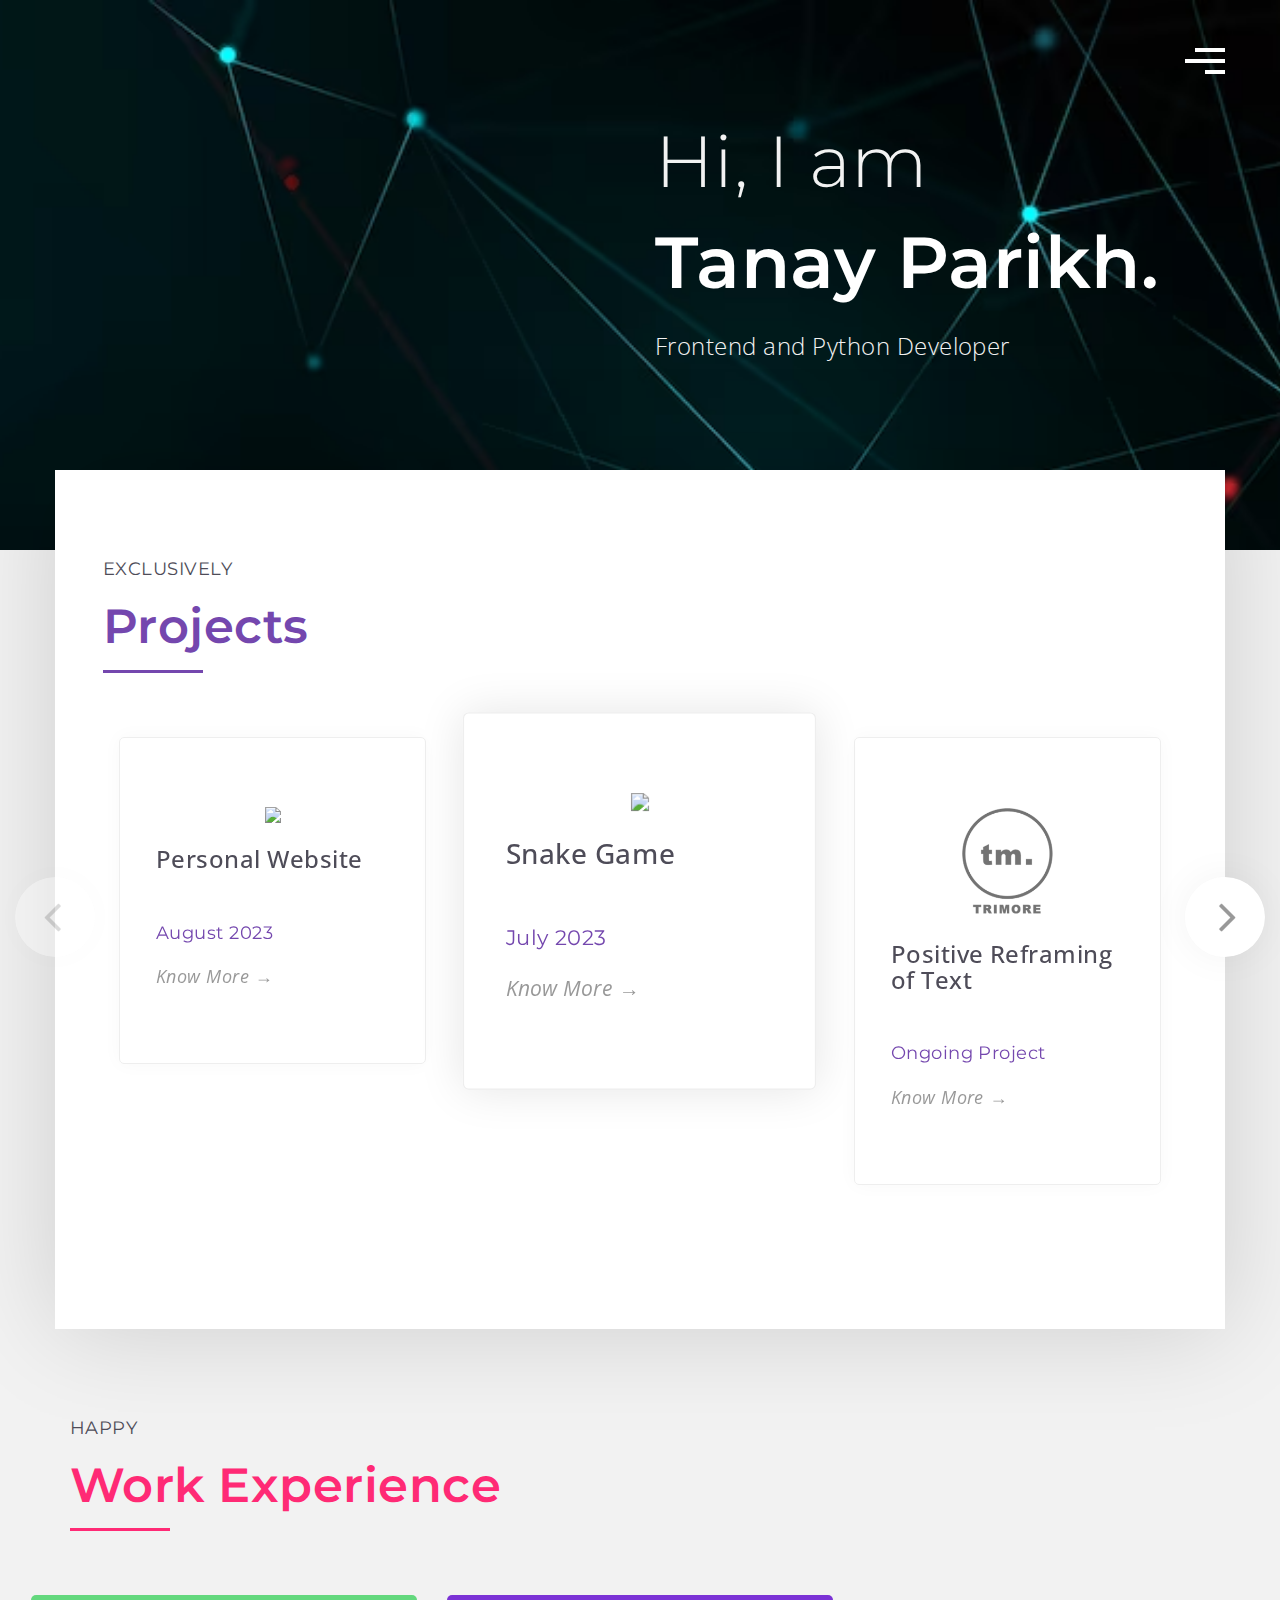
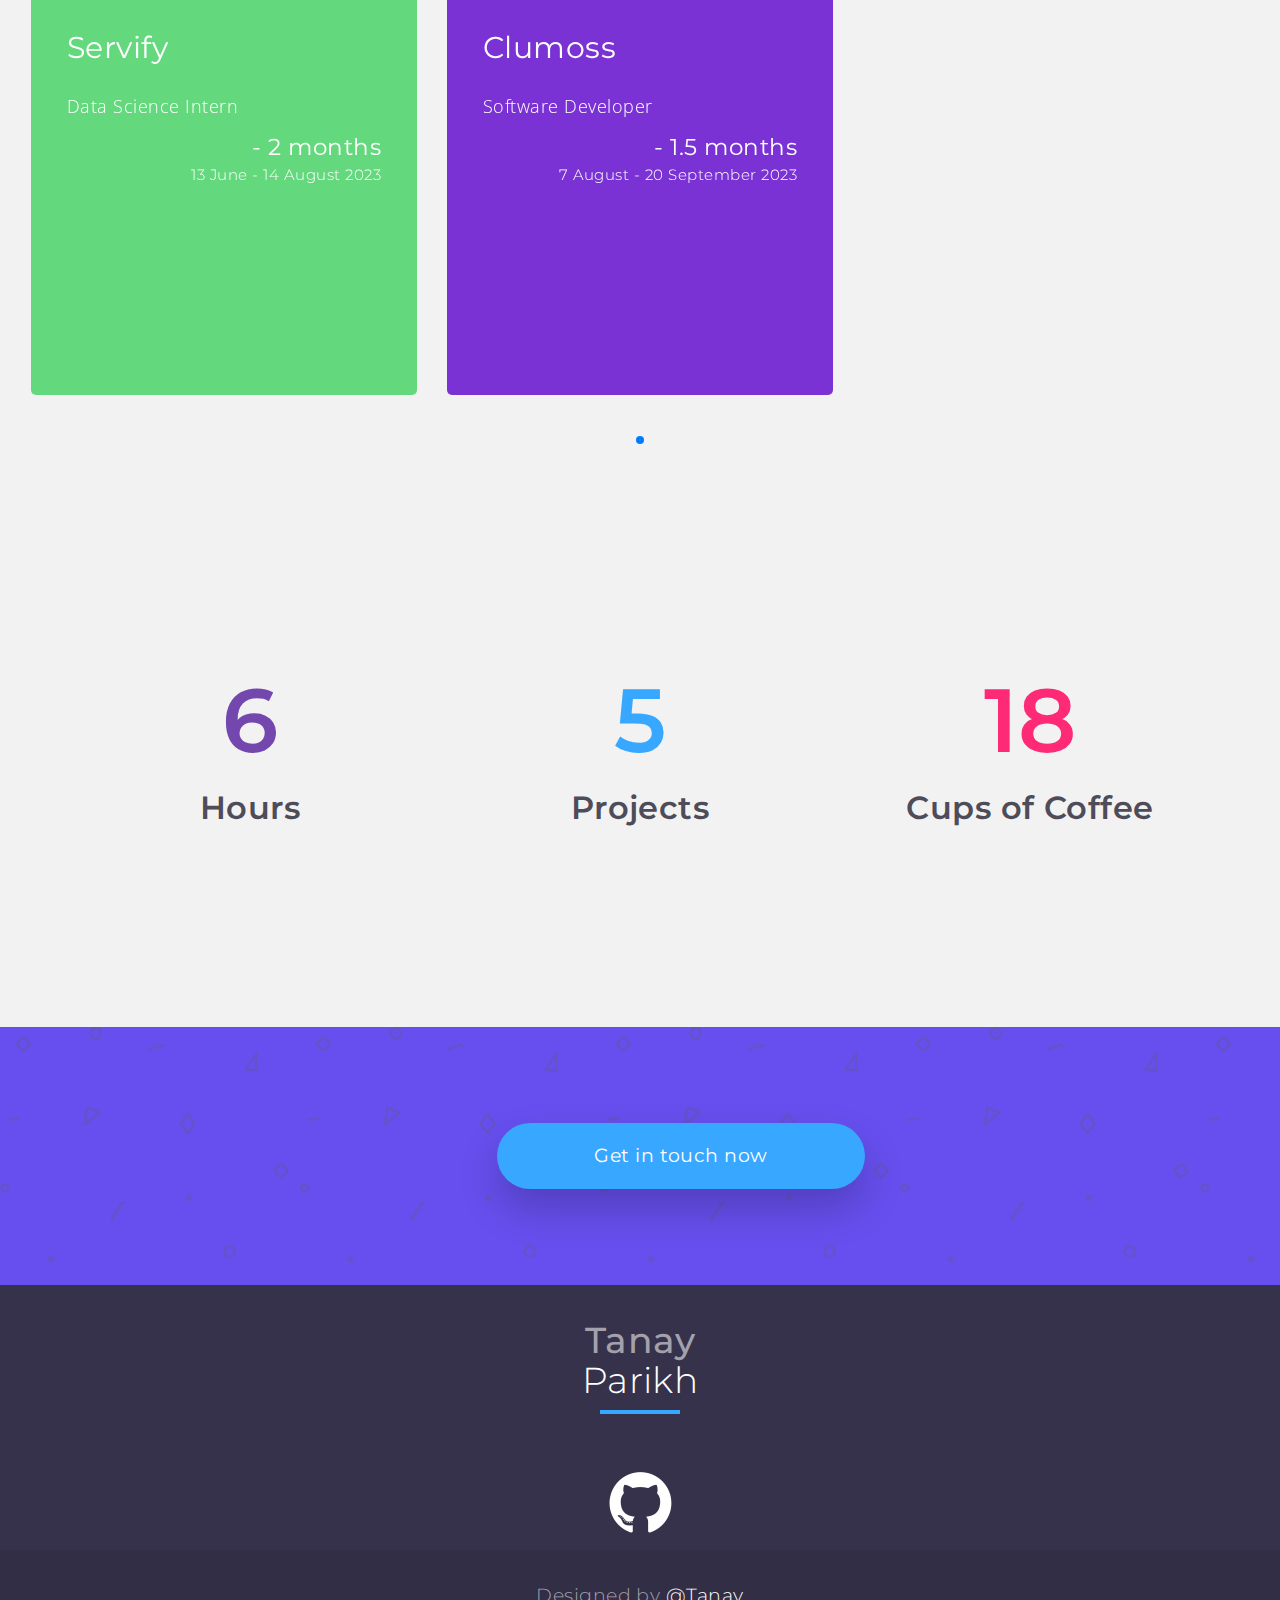
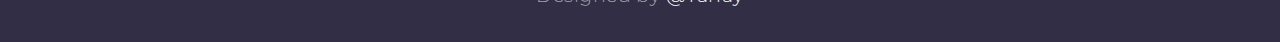
==== index.html @ 8cb374a0 "Personal Portfolio" ====
<!DOCTYPE html>
<html lang="en">
<head>
  <meta charset="utf-8">
  <meta http-equiv="X-UA-Compatible" content="IE=edge">
  <meta name="viewport" content="width=device-width, initial-scale=1">
  <title>One Page Portfolio</title>

  <!-- Bootstrap -->
  <link href="css/bootstrap.min.css" rel="stylesheet">
  <link href="css/bootstrap-theme.css" rel="stylesheet">
  <link rel="stylesheet" href="css/swiper.min.css">
  <link href="css/style.css" rel="stylesheet">
  <link rel="stylesheet" href="https://cdnjs.cloudflare.com/ajax/libs/font-awesome/4.7.0/css/font-awesome.min.css">

  <!-- Google Font -->
  <link href="https://fonts.googleapis.com/css?family=Montserrat:300,400,500,600,700|Open+Sans:300,400,700" rel="stylesheet">
    </head>
    <body>
      <header class="hero">
        <div class="container">
          <div class="row">
            <div class="col-md-6 col-md-offset-6 col-xs-12">
              <nav>
                <div id="menu-toggle">
                  <div class="hamburger">
                    <span class="line"></span>
                    <span class="line"></span>
                    <span class="line"></span>
                  </div>
                  <div class="cross">
                    <span class="line"></span>
                    <span class="line"></span>
                  </div>
                </div>
                <ul class="main-nav">
                  <li><a href="#">Home</a></li>
                  <li><a href="Resume.html">Resume</a></li>
                  <li><a href="about.html">About</a></li>
                  <li><a href="contact.html">Contact</a></li>
                </ul>
                <!--<h4><A href="Contact.html/">  &nbsp;&nbsp;CONTACT ME </A>></h4>-->
              </nav>
              <!-- <a href="#" class="menu"><img src="assets/menu.png"></a> -->
              <div class="hero-text">
                <h1><span>Hi, I am</span><br>Tanay Parikh.</h1>
                <h3>Frontend and Python Developer</h3>
               <!--<a href="#" class="btn btn-lg btn-primary">Know More</a>-->
                <ul class="social-links">
                  <!--<li class="label">Join me here</li>
                  <li><a href="#"><img src="assets/Linkedln.png"></a></li>
                  <li><a href="#"><img src="assets/github.png"></a></li>-->
                </ul>
              </div>
            </div>
          </div>
        </div>
      </header>

      <section class="case-study">
        <div class="container">
          <div class="row">
            <div class="col-md-12">
              <h4 class="sub-heading">Exclusively</h4>
              <h1 class="heading purple"><span class="purple">Projects</span> </h1>
              <!-- Swiper -->
              <div class="swiper-container client-swiper">
                <div class="swiper-wrapper">
                  <div class="swiper-slide client-box">
                    <img src="/Users/tanay/Desktop/HTML/One-Page-Portfolio-Template-master/personal.png" class="client-logo">
                    <h3 class="text-left title">Personal Website</h3>
                    <p class="text-left tag">August 2023</p>
                    <p class="text-left"><a href="#">Know More &#8594;</a></p>
                  </div>
                  <div class="swiper-slide client-box">
                    <img src="assets/snake.png" class="client-logo">
                    <h3 class="text-left title">Snake Game</h3>
                    <p class="text-left tag">July 2023</p>
                    <p class="text-left"><a href="#">Know More &#8594;</a></p>
                  </div>
                  <div class="swiper-slide client-box">
                    <img src="assets/logo-3.png" class="client-logo">
                    <h3 class="text-left title">Positive Reframing of Text</h3>
                    <p class="text-left tag">Ongoing Project</p>
                    <p class="text-left"><a href="#">Know More &#8594;</a></p>
                  </div>
                  <div class="swiper-slide client-box">
                    <img src="assets/Todo.png" class="client-logo">
                    <h3 class="text-left title">Todo List</h3>
                    <p class="text-left tag">April 2023</p>
                    <p class="text-left"><a href="#">Know More &#8594;</a></p>
                  </div>
                  <div class="swiper-slide client-box">
                    <img src="assets/calculator.png" class="client-logo">
                    <h3 class="text-left title">Calculator</h3>
                    <p class="text-left tag">February 2023</p>
                    <p class="text-left"><a href="#">Know More &#8594;</a></p>
                  </div>
                </div>
                
              </div>
              <!-- Add Arrows -->
              <div class="swiper-button-next"></div>
              <div class="swiper-button-prev"></div>
            </div>
          </div>
        </div>
      </section>

      <section class="testimonial">
        <div class="container">
          <div class="row">
            <div class="col-md-12">
              <h4 class="sub-heading">Happy</h4>
              <h1 class="heading pink"><span class="pink">Work Experience</span> </h1>
            </div>
          </div>  
        </div>
        <div class="container-fluid">
          <div class="row">
            <div class="col-md-12">
              <!-- Swiper -->
              <div class="swiper-container testimonial-swiper">
                <div class="swiper-wrapper">
                  <div class="swiper-slide testimonial-box yellow">
                    <h1>Servify</h1>
                    <p> Data Science Intern </p>
                    <div class="text-right">
                      <p class="name">- 2 months</p>
                      <p class="designation">13 June - 14 August 2023</p>
                    </div>
                  </div>
                  <div class="swiper-slide testimonial-box purple">
                    <h1>Clumoss</h1>
                    <p>Software Developer </p>
                    <div class="text-right">
                      <p class="name">- 1.5 months</p>
                      <p class="designation">7 August - 20 September 2023</p>
                    </div>
                  </div>
            
                </div>
                <!-- Add Pagination -->
                <div class="swiper-pagination"></div>
              </div>
            </div>
          </div>
        </div>
      </section>

      <!-- Statistics -->
      <section class="stats">
        <div class="container">
          <div class="row">
            <div class="col-md-4 text-center stat-box">
              <h1 class="purple"><span class="counter">6</span></h1>
              <h3>Hours</h3>
            </div>
            <div class="col-md-4 text-center stat-box">
              <h1 class="blue counter">5</h1>
              <h3>Projects</h3>
            </div>
            <div class="col-md-4 text-center stat-box">
              <h1 class="pink"><span class="counter">18</span></h1>
              <h3>Cups of Coffee</h3>
            </div>
          </div>
        </div>
      </section>

      <!-- Contact Banner -->
      <section class="contact-banner">
        <div class="container">
          <div class="row">
            <div class="col-md-12 text-center">
              <a href="contact.html" class="btn btn-lg btn-primary">Get in touch now</a>
            </div>
          </div>
        </div>
      </section>

      <!-- Footer -->
      <footer>
        <div class="container-fluid">
          <div class="row footer">
            <div class="col-md-12 text-center">
              <h1>Tanay<br><span>Parikh</span></h1>
              <ul class="social-links">
                <!--<a href="#" ></a><img src="assets/Instagram.png"></a>
                <a href="#" ></a><img src="assets/Linkedln.png"></a></li>-->
                <a href="#"><img src="assets/github.png"></a></li>
              </ul>
            </div>
          </div>
          <div class="row sub-footer">
            <div class="col-md-12 text-center">
              <p>Designed by <a href="#" target="_blank">@Tanay</a> </p>
            </div>
          </div>
        </div>
      </footer>

      <!-- Some Javascript -->
      <script src="js/jquery-2.1.1.js"></script>
      <script src="js/swiper.jquery.min.js"></script>
      <!-- Initialize Client Swiper -->
      <script>
      var swiper1 = new Swiper('.client-swiper', {
        slidesPerView: 3,
        paginationClickable: true,
        nextButton: '.swiper-button-next',
        prevButton: '.swiper-button-prev',
        spaceBetween: 60,
        // Responsive breakpoints
        breakpoints: {
          // when window width is <= 320px
          320: {
            slidesPerView: 1,
            spaceBetween: 10,
            pagination: '.swiper-pagination'
          },
          // when window width is <= 480px
          480: {
            slidesPerView: 1,
            spaceBetween: 20
          },
          // when window width is <= 640px
          640: {
            slidesPerView: 1,
            spaceBetween: 30
          }
        }
      });
      // Initialize Testimonial Swiper
      var swiper2 = new Swiper('.testimonial-swiper', {
        slidesPerView: 3,
        pagination: '.swiper-pagination',
        paginationClickable: true,
        spaceBetween: 30,
        grabCursor: true,
        freeMode: true,
        breakpoints: {
          // when window width is <= 320px
          320: {
            slidesPerView: 1,
            spaceBetween: 10,
          },
          // when window width is <= 480px
          480: {
            slidesPerView: 1,
            spaceBetween: 10
          },
          // when window width is <= 640px
          640: {
            slidesPerView: 1,
            spaceBetween: 10
          }
        }
      });
      </script>
      <script src="http://cdnjs.cloudflare.com/ajax/libs/waypoints/2.0.3/waypoints.min.js"></script>
      <script src="js/jquery.counterup.min.js"></script>
      <script>
      // Counterup
      $('.counter').counterUp({
        time: 1000
      });

      // Main Navigation
      $('#menu-toggle').click(function(){
        $(this).toggleClass('open'),
        $('.main-nav').toggleClass('show-it');
      })
      </script>

      <!-- Google Analytics - You should remove this -->
      <script>
      (function(i,s,o,g,r,a,m){i['GoogleAnalyticsObject']=r;i[r]=i[r]||function(){
        (i[r].q=i[r].q||[]).push(arguments)},i[r].l=1*new Date();a=s.createElement(o),
        m=s.getElementsByTagName(o)[0];a.async=1;a.src=g;m.parentNode.insertBefore(a,m)
      })(window,document,'script','https://www.google-analytics.com/analytics.js','ga');

      ga('create', 'UA-29231762-2', 'auto');
      ga('send', 'pageview');

      </script>
    </body>
    </html>
---- css/style.css ----
body {
  font-family: 'Open Sans', sans-serif;
  background-color: #f2f2f2;
  font-size: 16px;
  color: #222;
  font-weight: normal;
  letter-spacing: 0.03em;
}
a {
  color: #7447ae;
  -webkit-transition: all 0.2s;
  -moz-transition: all 0.2s;
  transition: all 0.2s;
}
section {
  width: 100%;
}
a:hover, a:focus, a:active {
  text-decoration: none;
  outline: none;
}
ul {
  margin: 0;
  padding: 0;
}
ul li {
  list-style: none;
}
img {
  max-width: 100%;
}
.purple {
  color: #7447ae;
}
.pink {
  color: #ff2a75;
}
.blue {
  color: #37a7ff;
}

/* Hero Section */
header.hero {
  background: url(../assets/bg2.png) no-repeat center center fixed;
  -webkit-background-size: cover;
  -moz-background-size: cover;
  -o-background-size: cover;
  background-size: cover;
  color: #ffffff;
  padding-bottom: 80px;
}

header.hero .hero-text {
  margin-top: 20%;
  margin-bottom: 20%;
}
header.hero .row {
  position: relative;
}
a.menu {
  position: absolute;
  right: 0;
  top: 3em;
}
a.menu img {
  max-width: 40px;
}
a.menu:hover {
  transform: translateX(-5px);
  -webkit-transform: translateX(-5px);
}
header.hero h1 {
  font-family: 'Montserrat', sans-serif;
  font-size: 4.5em;
  font-weight: 600;
  line-height: 1.4em;
}
header.hero h1 span,
header.hero h3 {
  font-weight: 300;
  color: #f2f2f2;
}
header.hero .btn {
  margin: 3em 0;
}

ul.social-links li {
  display: inline-block;
}
ul.social-links li a {
  padding: 5px;
  opacity: 0.6;
}
ul.social-links li.label {
  font-size: 20px;
  opacity: 0.6;
  font-weight: 400;
}
ul.social-links li a:hover {
  opacity: 1;
}
ul.social-links li a img {
  max-height: 30px;
}


/* Case study */
.case-study .col-md-12 {
  transform: translateY(-80px);
  -webkit-transform: translateY(-80px);
  padding: 5em 3em;
  background-color: #fff;
  box-shadow: 0 0 100px rgba(0, 0, 0, 0.15);
}
h4.sub-heading {
  text-transform: uppercase;
  font-family: 'Montserrat', sans-serif;
  font-weight: 400;
  color: #4e4c58;
}
h1.heading {
  font-family: 'Montserrat', sans-serif;
  font-weight: 400;
  color: #4e4c58;
  font-size: 3em;
  position: relative;
  padding-bottom: 10px;
}
h1.heading span {
  font-weight: 600;
}
h1.heading:after {
  content: '';
  display: block;
  position: absolute;
  bottom: -10px;
  left: 0;
  height: 3px;
  width: 100px;
}
h1.heading.purple:after {
  background-color: #7447ae;
}
h1.heading.pink:after {
  background-color: #ff2a75;
}


.swiper-container {
  width: 100%;
  height: 100%;
  padding: 4em 1em;
}
.swiper-slide {
  font-size: 18px;
  background: #fff;
}

.client-box {
  background-color: #fff;
  box-shadow: 0 0 20px rgba(0, 0, 0, 0.03);
  padding: 3.5em 2em;
  border-radius: 5px;
  border: 1px solid #eee;
  text-align: center;
  -webkit-transition: all 0.2s;
  -moz-transition: all 0.2s;
  transition: all 0.2s;
}
.client-box .client-logo {
  max-height: 120px;
}
.client-box h3.title {
  color: #4e4c58;
  margin-bottom: 2em;
}
.client-box p.tag {
  color: #7447ae;
  font-family: 'Montserrat', sans-serif;
  margin-bottom: 1em;
}
.client-box a {
  color: #333;
  font-style: italic;
  opacity: 0.5;
}
.client-box.swiper-slide-next {
  -ms-transform: scale(1.15); /* IE 9 */
  -webkit-transform: scale(1.15); /* Safari */
  transform: scale(1.15);
  box-shadow: 0 0 40px rgba(0, 0, 0, 0.1);
  z-index: 2;
}
.swiper-button-next, .swiper-button-prev {
  width: 80px;
  height: 80px;
  background-size: 80px 80px;
  box-shadow: 0 0 40px rgba(0, 0, 0, 0.05);
  border-radius: 5em;
  -webkit-transition: all 0.2s;
  -moz-transition: all 0.2s;
  transition: all 0.2s;
}
.swiper-button-next:hover,
.swiper-button-prev:hover {
  box-shadow: 0 0 40px rgba(0, 0, 0, 0.1);
}
.swiper-button-next, .swiper-container-rtl .swiper-button-prev {
  background-image: url(../assets/arrow-right.png);
  right: -40px;
}
.swiper-button-prev, .swiper-container-rtl .swiper-button-next {
  background-image: url(../assets/arrow-left.png);
  left: -40px;
}


/* Testimonial */
.testimonial-box {
  padding: 2em;
  color: #fff;
  border-radius: 5px;
  font-weight: 300;
  min-height: 400px;
}
.testimonial-box h1 {
  font-family: 'Montserrat', sans-serif;
  font-size: 30px;
  font-weight: 400;
  margin-top: 0;
  margin-bottom: 1em;
}
.testimonial-box p.name {
  font-family: 'Montserrat', sans-serif;
  font-weight: 400;
  font-size: 1.3em;
  margin-bottom: 0;
}
.testimonial-box p.designation {
  font-family: 'Montserrat', sans-serif;
  font-size: 15px;
  margin-bottom: 0;
}
.testimonial-box.yellow {
  background-color: #63d87d;
}
.testimonial-box.purple {
  background-color: #7b32d5;
}
.testimonial-box.blue {
  background-color: #37a7ff;
}
.testimonial-box.pink {
  background-color: #ff2a75;
}


/* Statistics */
.stats {
  margin: 4em 0;
}
.stat-box {
  padding: 4em;
  margin-top: 4em;
  margin-bottom: 4em;
}
.stat-box h1 {
  font-family: 'Montserrat', sans-serif;
  font-weight: 600;
  font-size: 5.6em;
}
.stat-box h3 {
  font-family: 'Montserrat', sans-serif;
  font-weight: 600;
  color: #4e4c58;
  font-size: 2em;
}


/* Contact Banner */
.contact-banner {
  background: url(../assets/bg-pat.png) #664fee repeat;
  color: #fff;
  padding: 6em;
}
.contact-banner h1 {
  font-family: 'Montserrat', sans-serif;
  font-weight: 400;
  font-size: 3em;
  margin-top: 0;
  margin-bottom: 1em;
}


/* Footer */
.footer {
  background-color: #37324b;
  padding: 1em;
}
.footer h1 {
  font-family: 'Montserrat', sans-serif;
  font-weight: 500;
  color: #a3a1ac;
  margin-bottom: 2em;
}
.footer h1 span {
  color: #fff;
  font-weight: 300;
}
.footer h1:after {
  content: '';
  width: 80px;
  height: 4px;
  background-color: #37a7ff;
  display: block;
  position: absolute;
  left: 50%;
  transform: translate(-40px, 10px);
}
.footer ul.social-links li a {
  padding-left: 12px;
  padding-right: 12px;
  size: 50px;
}
.footer ul.social-links li a img {
  max-height: 40px;
}

/* Sub-footer */
.sub-footer {
  background-color: #322e45;
  padding: 2em;
  color: #a3a1ac;
  font-family: 'Montserrat', sans-serif;
  font-weight: 300;
}
.sub-footer p {
  margin: 0;
  font-size: 1.2em;
}
.sub-footer p a {
  color: #fff;
}
.sub-footer p a:hover {
  opacity: 0.8;
}


/* Main navigation */
nav {
  height: 40px;
  width: 100%;
  position: absolute;
  right: 0;
  top: 3em;
  cursor: pointer;
  transition: .25s ease-in-out;
}
#menu-toggle {
  width: 40px;
  clear: both;
  float: right;
}
#menu-toggle span.line {
  display: block;
  height: 4px;
  width: 40px;
  background-color: #fff;
  transition: .25s ease-in-out;
}
#menu-toggle .hamburger span.line {
  margin-bottom: 0.45em;
  clear: both;
  float: right;
}
#menu-toggle .hamburger span.line:nth-child(1) {
  width: 30px;
  transition-delay: .25s;
}
#menu-toggle .hamburger span.line:nth-child(2) {
  transition-delay: .325s;
}
#menu-toggle .hamburger span.line:nth-child(3) {
  width: 20px;
  transition-delay: .475s;
}

#menu-toggle .cross span.line {
  width: 0px;
  position: absolute;
  top: 10px;
  right: 0;
}
#menu-toggle .cross span.line:nth-child(1) {
  transform: rotate(45deg);
  transition-delay: .0s;
}
#menu-toggle .cross span.line:nth-child(2) {
  transform: rotate(-45deg);
  transition-delay: .25s;
}

#menu-toggle.open .hamburger span.line {
  width: 0px;
}
#menu-toggle.open #hamburger span:nth-child(1) {
  transition-delay: 0s;
}
#menu-toggle.open #hamburger span:nth-child(2) {
  transition-delay: .125s;
}
#menu-toggle.open #hamburger span:nth-child(3) {
  transition-delay: .25s;
}

#menu-toggle.open .cross span.line:nth-child(1) {
  width: 40px;
  transition-delay: 1s;
}
#menu-toggle.open .cross span.line:nth-child(2) {
  width: 40px;
  transition-delay: 1.25s;
}

ul.main-nav {
  padding-right: 20px;
  display: flex;
  justify-content: flex-end;
  opacity: 0;
  visibility: hidden;
  transition: .25s all;
}
ul.main-nav li {
  display: inline-block;
}
ul.main-nav li a {
  color: #fff;
  font-family: 'Montserrat', sans-serif;
  font-size: 14px;
  text-transform: uppercase;
  padding: 5px 15px;
}
ul.main-nav li a:hover {
  color: #ffbe61;
}
ul.main-nav.show-it {
  opacity: 1;
  visibility: visible;
  transition-delay: .25s;
}













/* Let's optimise it for mobile devices */

@media (max-width: 720px){
  .btn-lg {
    padding: .8em 3em;
    font-size: .8em;
  }
  h1.heading {
    font-size: 2em;
  }
  header.hero {
    text-align: center;
    padding-bottom: 0;
  }
  header.hero h1 {
    font-size: 2em;
    margin-top: 1.5em;
  }
  header.hero h3 {
    font-size: 1.2em;
    line-height: 1.6em;
  }
  ul.social-links li.label {
    display: block;
    font-size: 16px;
    margin-bottom: 1em;
  }
  ul.social-links li a {
    opacity: 1;
  }
  .testimonial {
    padding-top: 3rem;
  }
  .case-study .col-md-12 {
    padding-left: 15px;
    padding-right: 15px;
  }
  .case-study .col-md-12 {
    transform: translateY(0px);
    -webkit-transform: translateY(0px);
  }

  /*Swiper classes*/
  .client-box.swiper-slide-next {
    -ms-transform: scale(1);
    -webkit-transform: scale(1);
    transform: scale(1);
    box-shadow: none;
  }
  .swiper-button-prev,
  .swiper-button-next {
    display: none;
  }
  .swiper-container {
    padding: 4em 0em;
  }
  .client-box {
    padding: 1em;
    text-align: center;
  }
  .stat-box {
    padding: 1em;
    margin-top: 1em;
    margin-bottom: 1em;
  }
  .stat-box h1 {
    font-size: 3.6em;
  }
  .stat-box h3 {
    font-size: 1.4em;
  }
  .contact-banner {
    padding: 2em;
  }
  .contact-banner h1 {
    font-size: 2em;
  }
  .footer {
    padding: 1em 0em;
  }
}
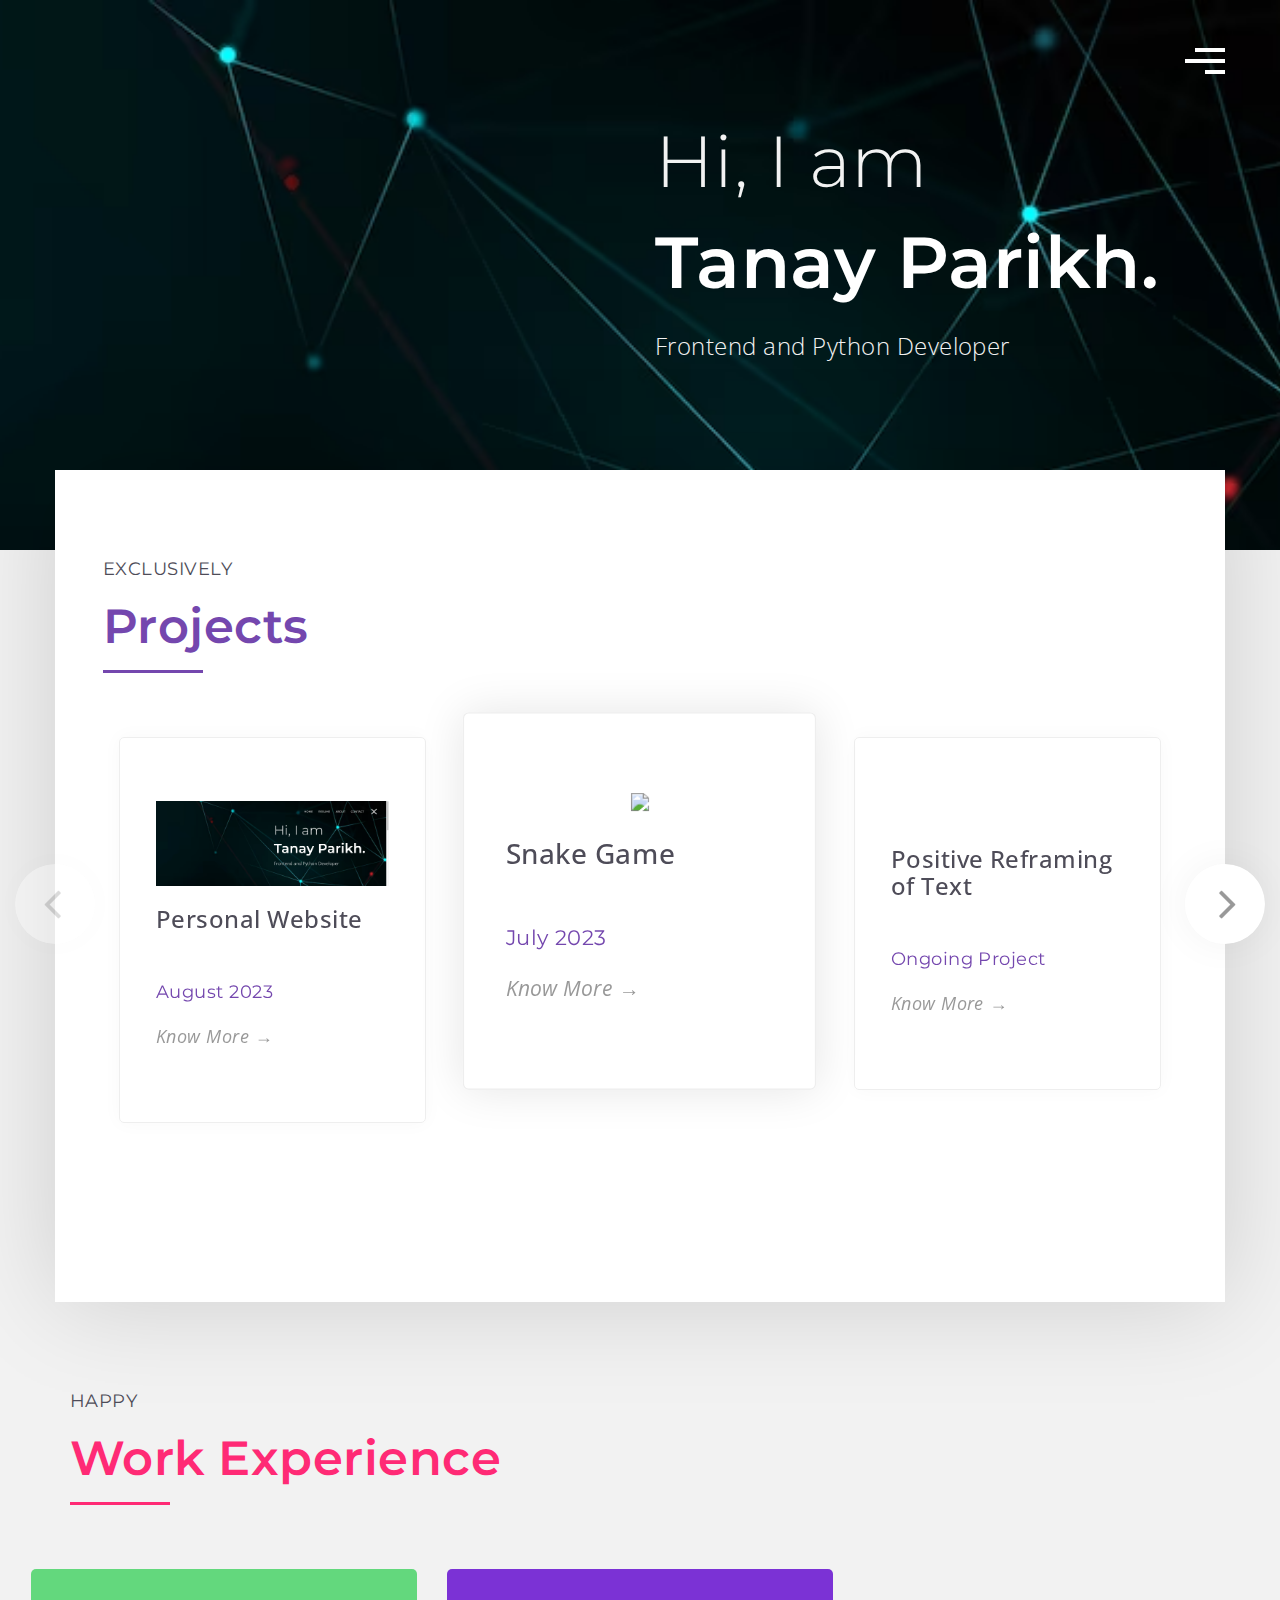
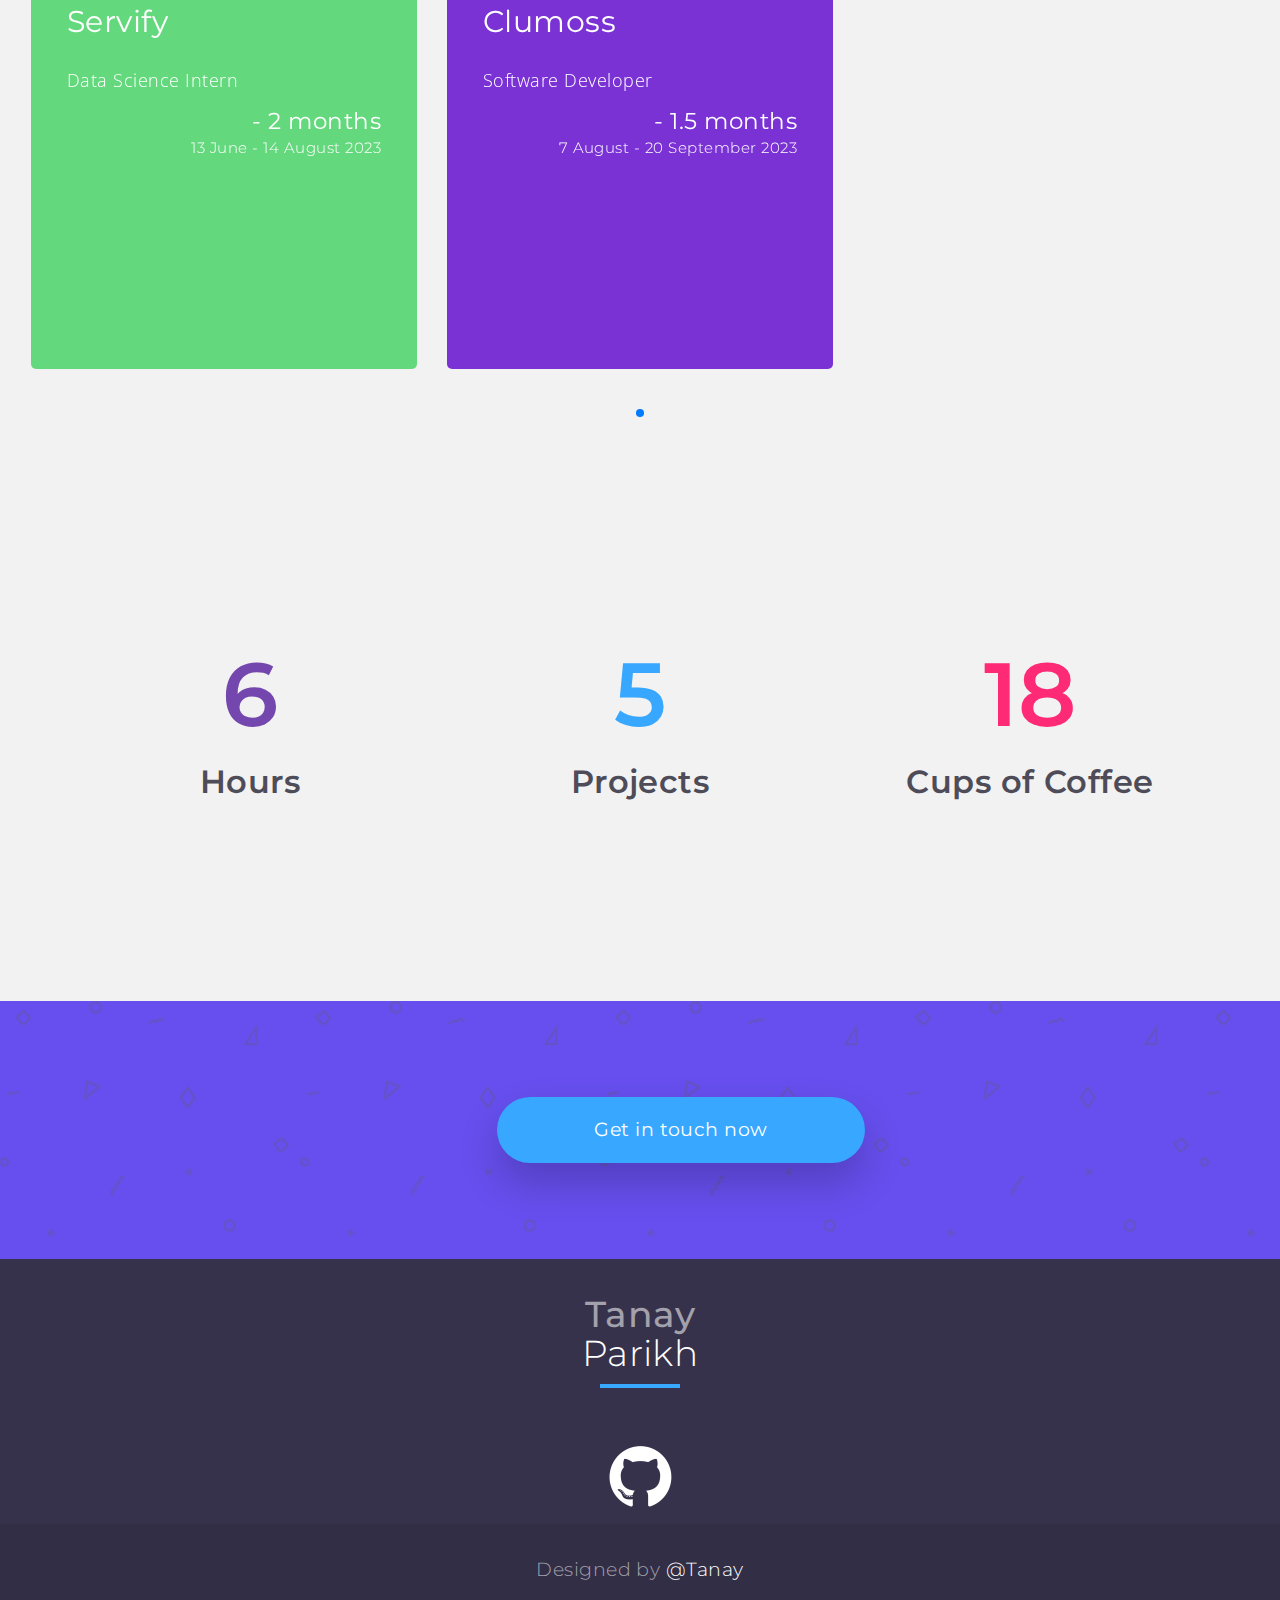
==== commit 1ce8e701: "First Commit" ====
--- a/index.html
+++ b/index.html
@@ -67,7 +67,7 @@
               <div class="swiper-container client-swiper">
                 <div class="swiper-wrapper">
                   <div class="swiper-slide client-box">
-                    <img src="/Users/tanay/Desktop/HTML/One-Page-Portfolio-Template-master/personal.png" class="client-logo">
+                    <img src="assets/personal.png" class="client-logo">
                     <h3 class="text-left title">Personal Website</h3>
                     <p class="text-left tag">August 2023</p>
                     <p class="text-left"><a href="#">Know More &#8594;</a></p>
@@ -79,7 +79,7 @@
                     <p class="text-left"><a href="#">Know More &#8594;</a></p>
                   </div>
                   <div class="swiper-slide client-box">
-                    <img src="assets/logo-3.png" class="client-logo">
+                    <img src="" class="client-logo">
                     <h3 class="text-left title">Positive Reframing of Text</h3>
                     <p class="text-left tag">Ongoing Project</p>
                     <p class="text-left"><a href="#">Know More &#8594;</a></p>
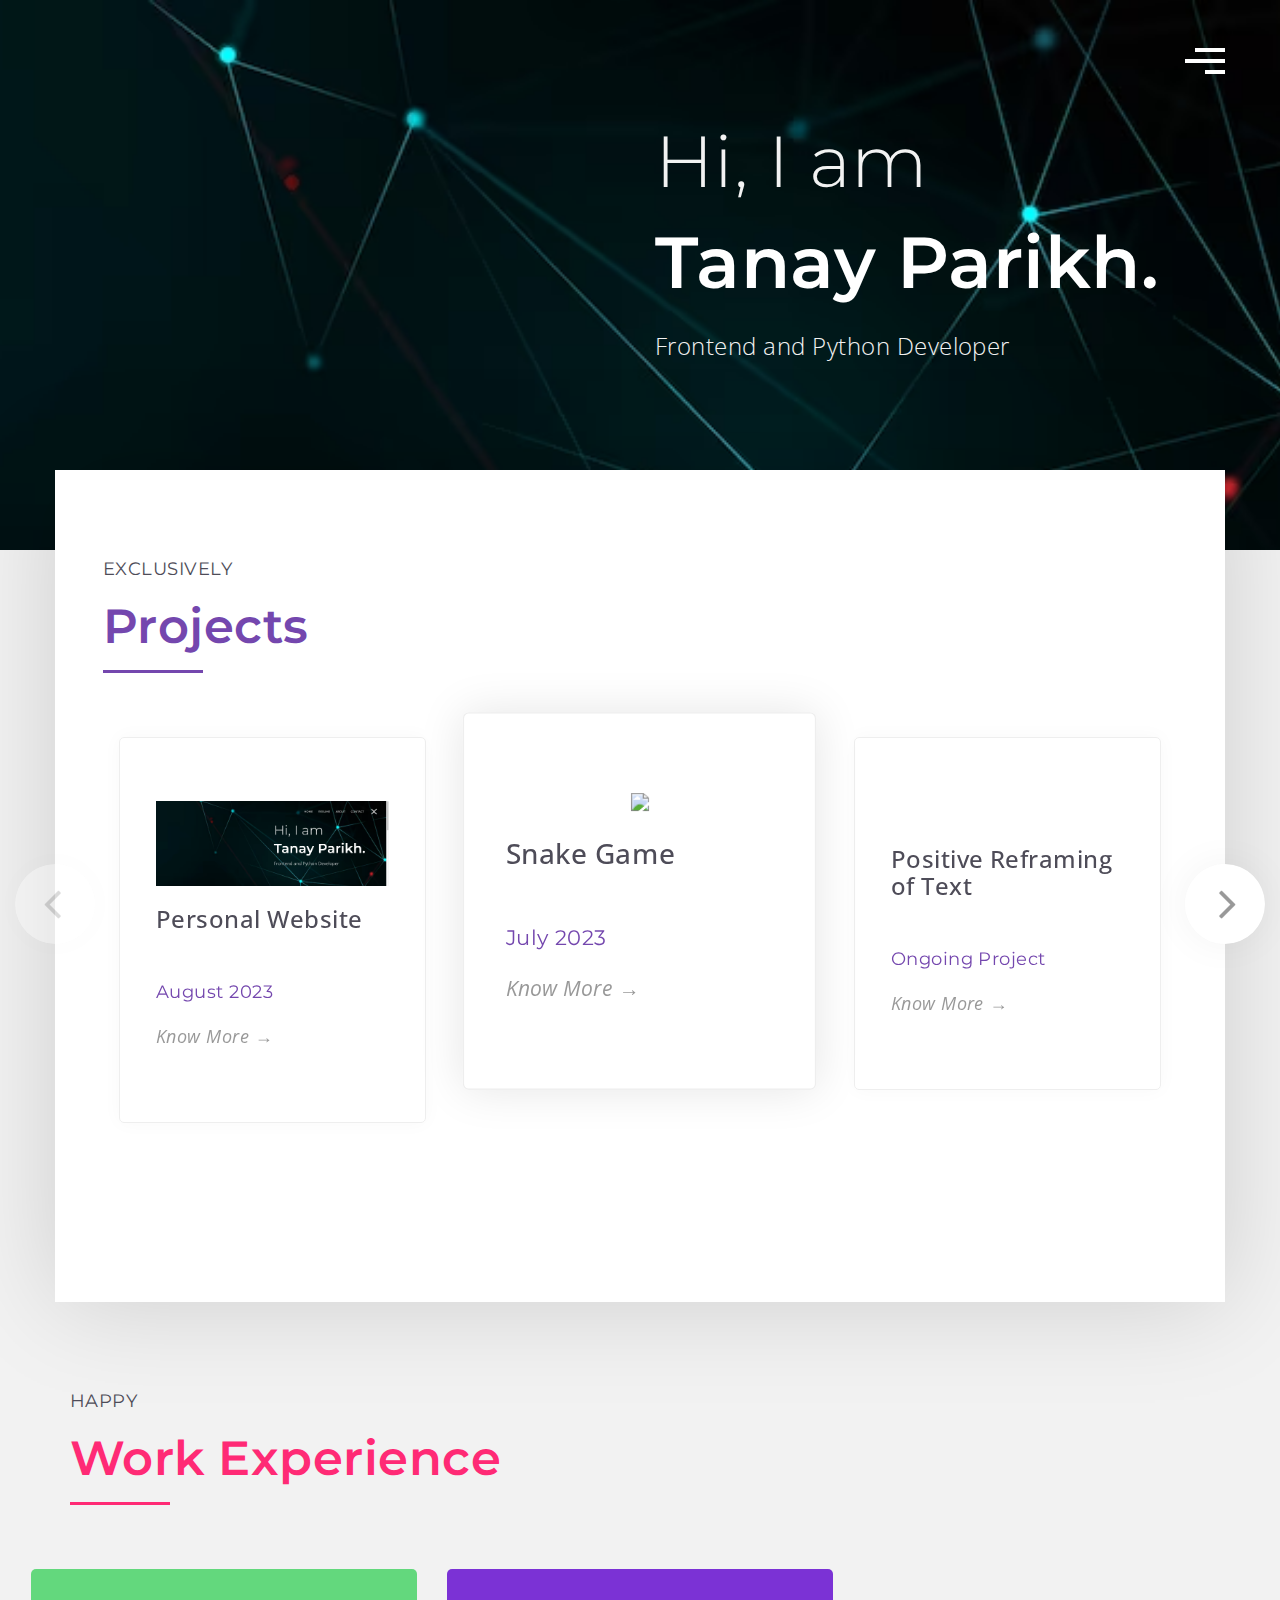
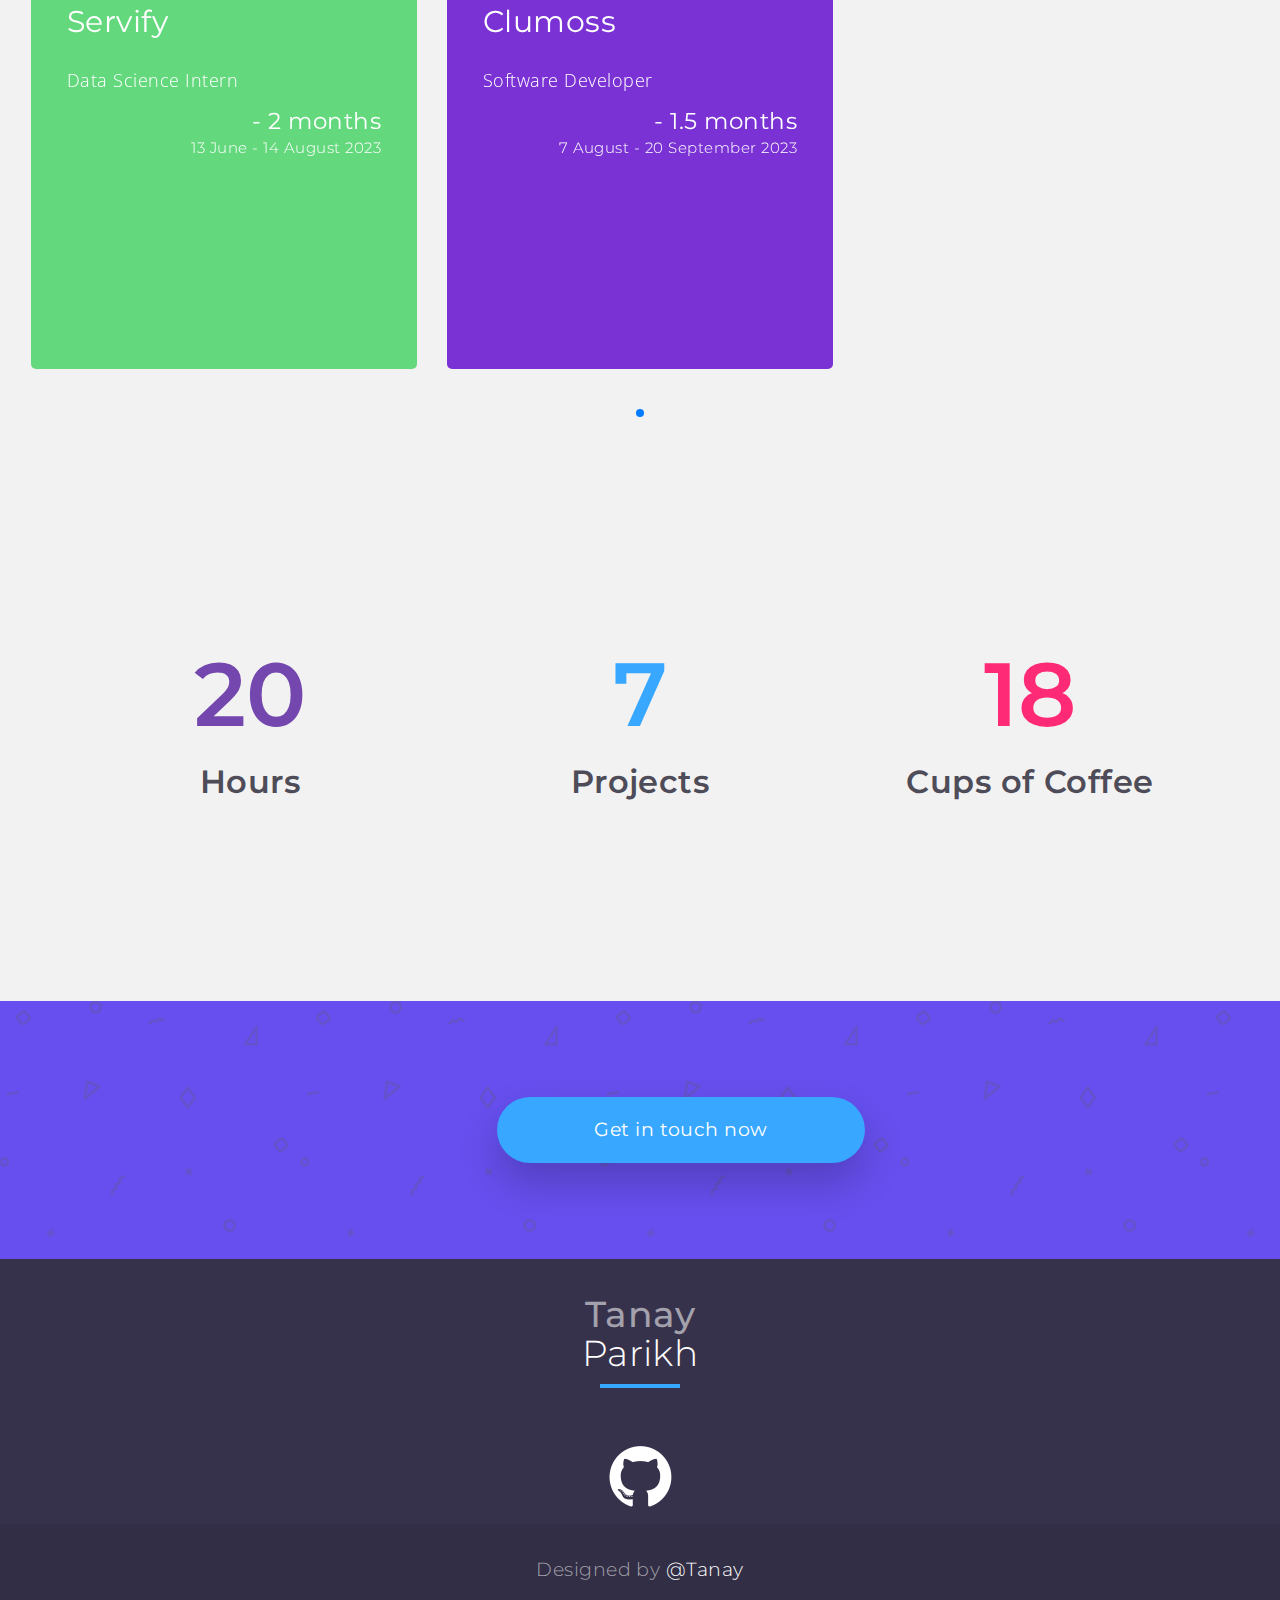
==== commit 39516580: "First commit" ====
--- a/index.html
+++ b/index.html
@@ -96,6 +96,18 @@
                     <p class="text-left tag">February 2023</p>
                     <p class="text-left"><a href="#">Know More &#8594;</a></p>
                   </div>
+                  <div class="swiper-slide client-box">
+                    <img src="" class="client-logo">
+                    <h3 class="text-left title">Hand Detection</h3>
+                    <p class="text-left tag">July 2023</p>
+                    <p class="text-left"><a href="#">Know More &#8594;</a></p>
+                  </div>
+                  <div class="swiper-slide client-box">
+                    <img src="" class="client-logo">
+                    <h3 class="text-left title">Volume Controller</h3>
+                    <p class="text-left tag">August 2023</p>
+                    <p class="text-left"><a href="#">Know More &#8594;</a></p>
+                  </div>
                 </div>
                 
               </div>
@@ -153,11 +165,11 @@
         <div class="container">
           <div class="row">
             <div class="col-md-4 text-center stat-box">
-              <h1 class="purple"><span class="counter">6</span></h1>
+              <h1 class="purple"><span class="counter">20</span></h1>
               <h3>Hours</h3>
             </div>
             <div class="col-md-4 text-center stat-box">
-              <h1 class="blue counter">5</h1>
+              <h1 class="blue counter">7</h1>
               <h3>Projects</h3>
             </div>
             <div class="col-md-4 text-center stat-box">
